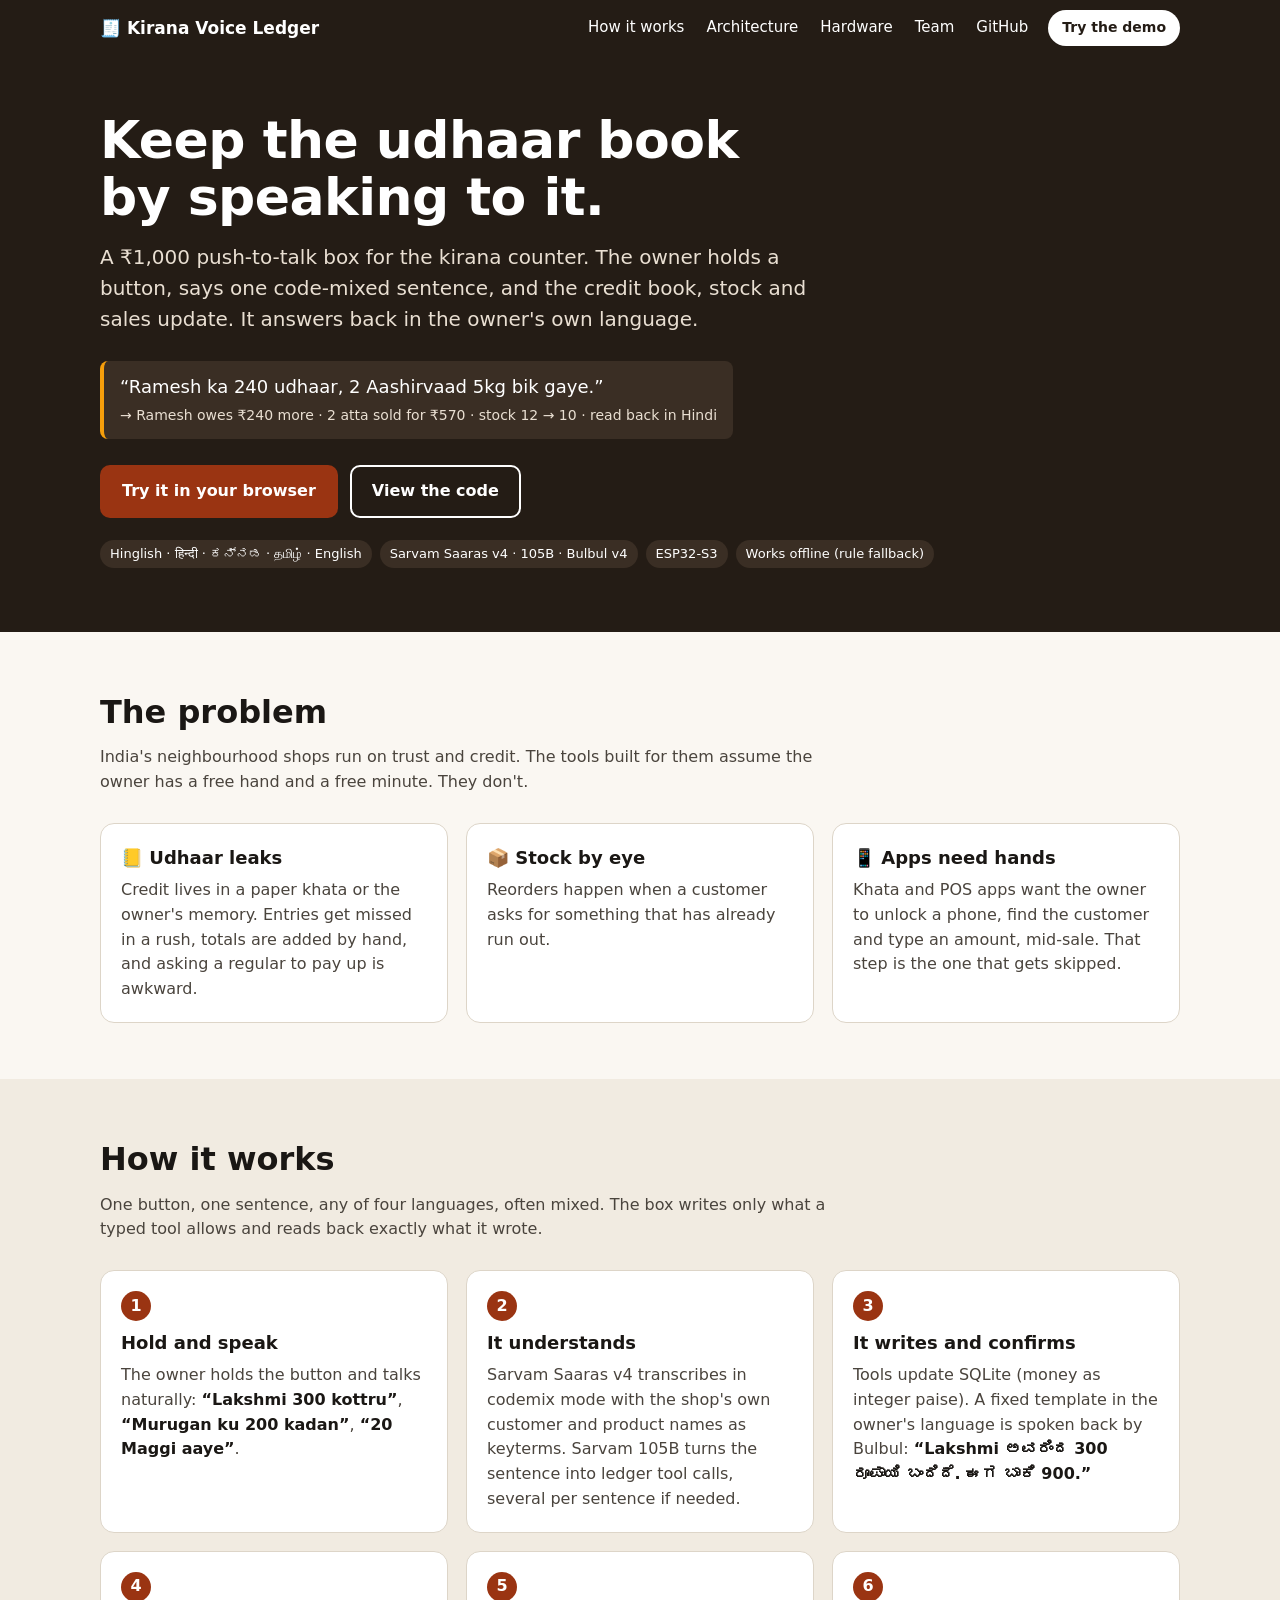
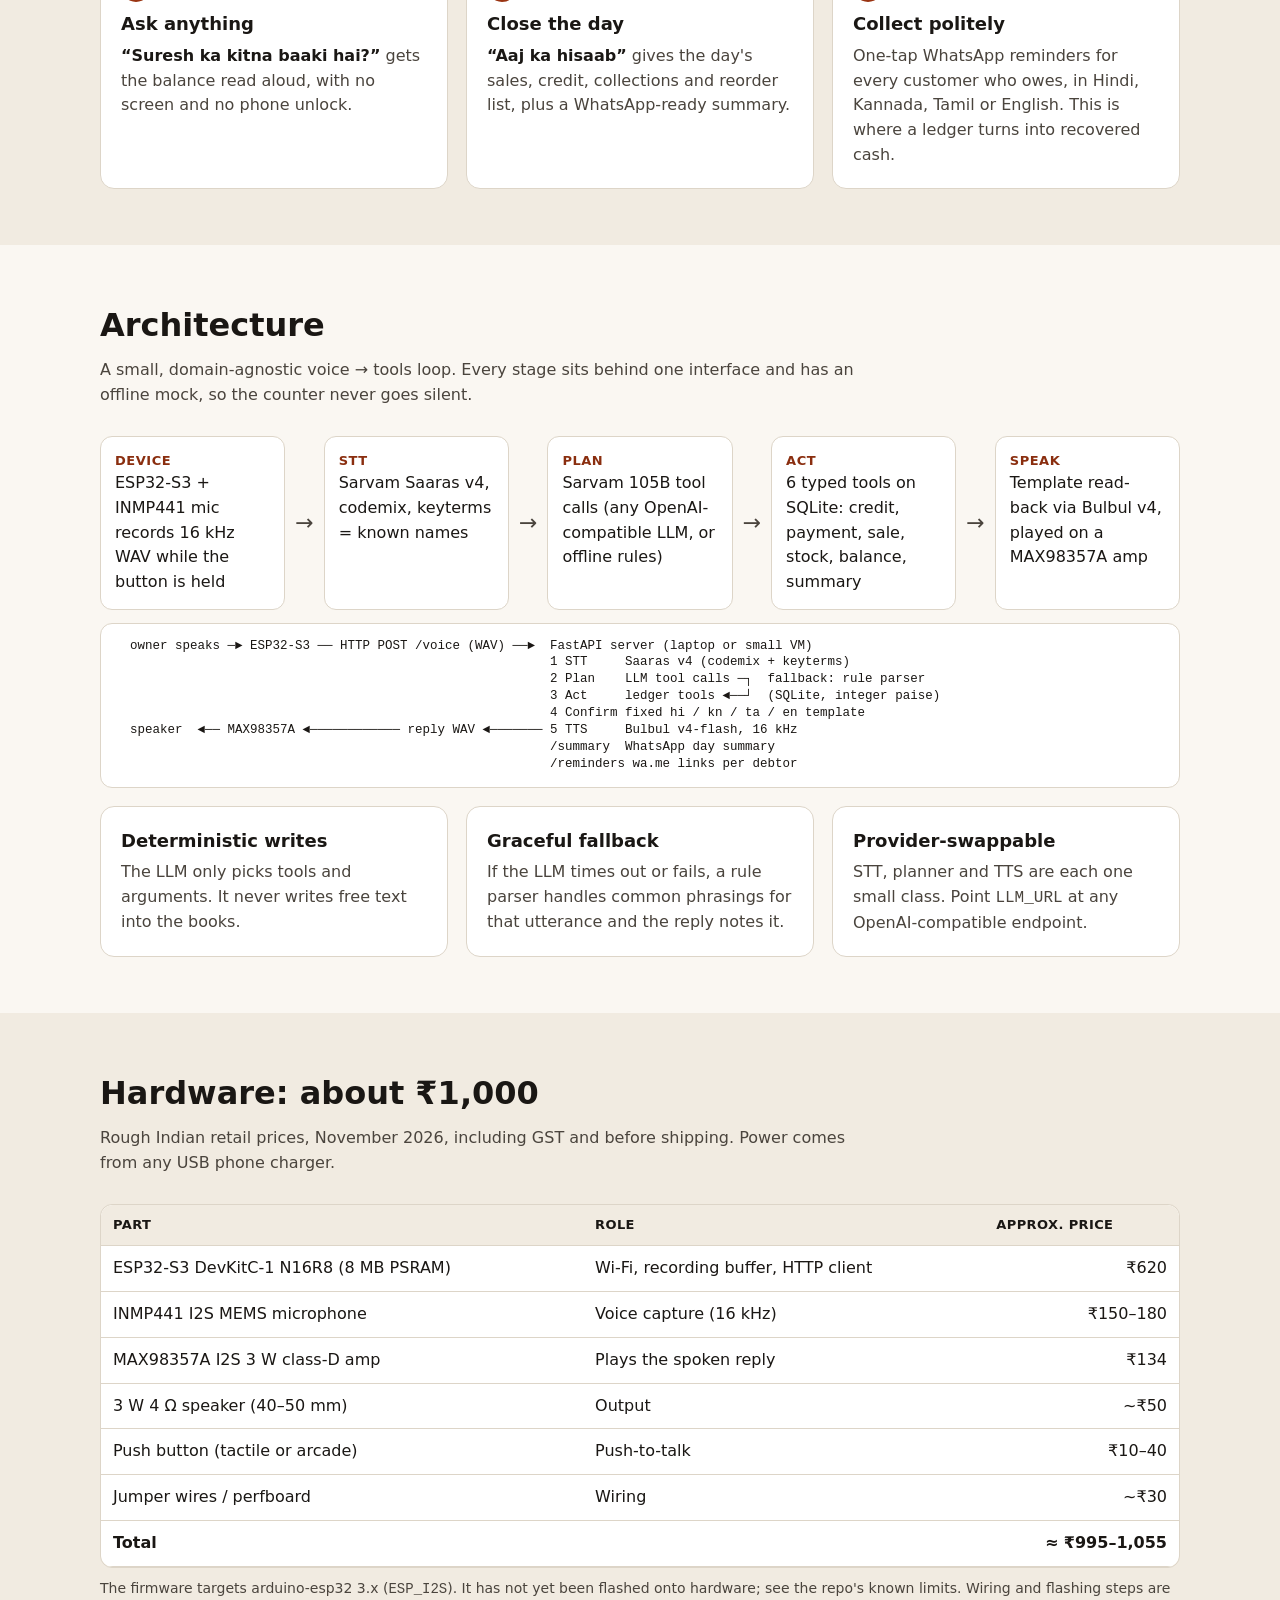
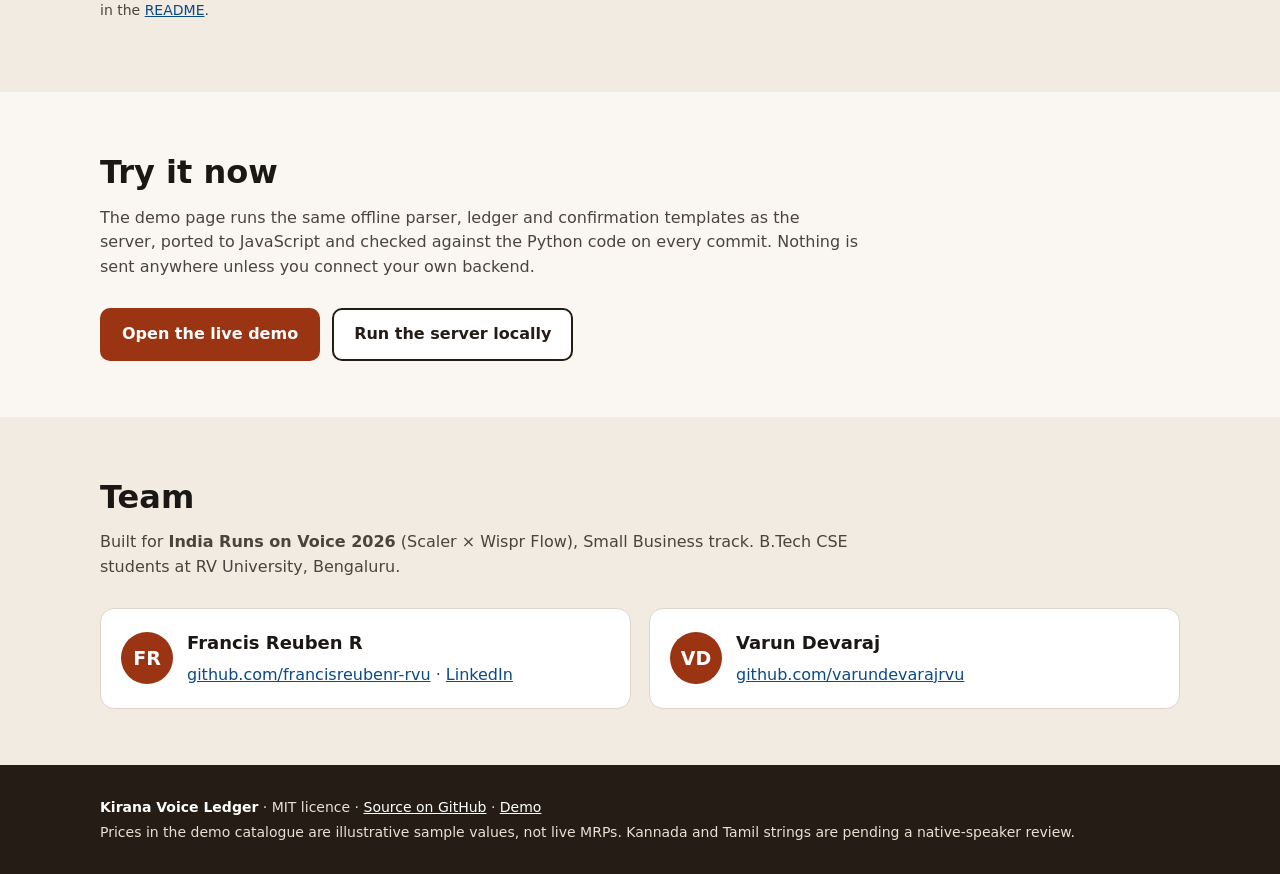
==== docs/index.html @ bb141589 "Publish: GitHub Pages site + in-browser demo, CI, MIT licence, CORS for the demo backend - docs/: la" ====
<!doctype html>
<html lang="en">
<head>
<meta charset="utf-8">
<meta name="viewport" content="width=device-width, initial-scale=1">
<title>Kirana Voice Ledger — speak the udhaar book</title>
<meta name="description" content="A ₹1,000 push-to-talk box that keeps a kirana shop's udhaar, sales and stock from code-mixed Hinglish, Kannada, Tamil or Hindi speech. Sarvam Saaras + Sarvam 105B + Bulbul on an ESP32-S3.">
<meta property="og:title" content="Kirana Voice Ledger">
<meta property="og:description" content="Voice-first udhaar, sales and stock ledger for kirana shops. Try the in-browser demo.">
<meta name="theme-color" content="#241c15">
<link rel="icon" href="favicon.svg" type="image/svg+xml">
<link rel="stylesheet" href="css/site.css">
</head>
<body>
<nav class="nav" aria-label="Main">
  <div class="wrap">
    <a class="brand" href="./">🧾 Kirana Voice Ledger</a>
    <a class="l hide-sm" href="#how">How it works</a>
    <a class="l hide-sm" href="#architecture">Architecture</a>
    <a class="l hide-sm" href="#hardware">Hardware</a>
    <a class="l hide-sm" href="#team">Team</a>
    <a class="l" href="https://github.com/francisreubenr-rvu/kirana-ledger">GitHub</a>
    <a class="cta" href="demo.html">Try the demo</a>
  </div>
</nav>

<header class="hero">
  <div class="wrap">
    <h1>Keep the udhaar book<br>by speaking to it.</h1>
    <p class="lead">A ₹1,000 push-to-talk box for the kirana counter. The owner holds a button, says one code-mixed sentence,
      and the credit book, stock and sales update. It answers back in the owner's own language.</p>
    <div class="quote">“Ramesh ka 240 udhaar, 2 Aashirvaad 5kg bik gaye.”
      <small>→ Ramesh owes ₹240 more · 2 atta sold for ₹570 · stock 12 → 10 · read back in Hindi</small></div>
    <div class="btns">
      <a class="btn primary" href="demo.html">Try it in your browser</a>
      <a class="btn outline" href="https://github.com/francisreubenr-rvu/kirana-ledger">View the code</a>
    </div>
    <div class="badges" aria-label="Highlights">
      <span>Hinglish · हिन्दी · ಕನ್ನಡ · தமிழ் · English</span><span>Sarvam Saaras v4 · 105B · Bulbul v4</span><span>ESP32-S3</span><span>Works offline (rule fallback)</span>
    </div>
  </div>
</header>

<main>
<section class="s" id="problem">
  <div class="wrap">
    <h2>The problem</h2>
    <p class="sub">India's neighbourhood shops run on trust and credit. The tools built for them assume the owner has a free hand and a free minute. They don't.</p>
    <div class="grid g3">
      <div class="card"><h3>📒 Udhaar leaks</h3><p>Credit lives in a paper khata or the owner's memory. Entries get missed in a rush, totals are added by hand, and asking a regular to pay up is awkward.</p></div>
      <div class="card"><h3>📦 Stock by eye</h3><p>Reorders happen when a customer asks for something that has already run out.</p></div>
      <div class="card"><h3>📱 Apps need hands</h3><p>Khata and POS apps want the owner to unlock a phone, find the customer and type an amount, mid-sale. That step is the one that gets skipped.</p></div>
    </div>
  </div>
</section>

<section class="s alt" id="how">
  <div class="wrap">
    <h2>How it works</h2>
    <p class="sub">One button, one sentence, any of four languages, often mixed. The box writes only what a typed tool allows and reads back exactly what it wrote.</p>
    <div class="grid g3">
      <div class="card"><div class="step-n">1</div><h3>Hold and speak</h3><p>The owner holds the button and talks naturally: <span class="say">“Lakshmi 300 kottru”</span>, <span class="say">“Murugan ku 200 kadan”</span>, <span class="say">“20 Maggi aaye”</span>.</p></div>
      <div class="card"><div class="step-n">2</div><h3>It understands</h3><p>Sarvam Saaras v4 transcribes in codemix mode with the shop's own customer and product names as keyterms. Sarvam 105B turns the sentence into ledger tool calls, several per sentence if needed.</p></div>
      <div class="card"><div class="step-n">3</div><h3>It writes and confirms</h3><p>Tools update SQLite (money as integer paise). A fixed template in the owner's language is spoken back by Bulbul: <span class="say">“Lakshmi ಅವರಿಂದ 300 ರೂಪಾಯಿ ಬಂದಿದೆ. ಈಗ ಬಾಕಿ 900.”</span></p></div>
      <div class="card"><div class="step-n">4</div><h3>Ask anything</h3><p><span class="say">“Suresh ka kitna baaki hai?”</span> gets the balance read aloud, with no screen and no phone unlock.</p></div>
      <div class="card"><div class="step-n">5</div><h3>Close the day</h3><p><span class="say">“Aaj ka hisaab”</span> gives the day's sales, credit, collections and reorder list, plus a WhatsApp-ready summary.</p></div>
      <div class="card"><div class="step-n">6</div><h3>Collect politely</h3><p>One-tap WhatsApp reminders for every customer who owes, in Hindi, Kannada, Tamil or English. This is where a ledger turns into recovered cash.</p></div>
    </div>
  </div>
</section>

<section class="s" id="architecture">
  <div class="wrap">
    <h2>Architecture</h2>
    <p class="sub">A small, domain-agnostic voice → tools loop. Every stage sits behind one interface and has an offline mock, so the counter never goes silent.</p>
    <div class="flow" role="list" aria-label="Pipeline">
      <div class="box" role="listitem"><b>Device</b>ESP32-S3 + INMP441 mic records 16 kHz WAV while the button is held</div>
      <div class="arrow" aria-hidden="true">→</div>
      <div class="box" role="listitem"><b>STT</b>Sarvam Saaras v4, codemix, keyterms = known names</div>
      <div class="arrow" aria-hidden="true">→</div>
      <div class="box" role="listitem"><b>Plan</b>Sarvam 105B tool calls (any OpenAI-compatible LLM, or offline rules)</div>
      <div class="arrow" aria-hidden="true">→</div>
      <div class="box" role="listitem"><b>Act</b>6 typed tools on SQLite: credit, payment, sale, stock, balance, summary</div>
      <div class="arrow" aria-hidden="true">→</div>
      <div class="box" role="listitem"><b>Speak</b>Template read-back via Bulbul v4, played on a MAX98357A amp</div>
    </div>
    <pre class="diagram" aria-label="Detailed diagram">  owner speaks ─► ESP32-S3 ── HTTP POST /voice (WAV) ──►  FastAPI server (laptop or small VM)
                                                          1 STT     Saaras v4 (codemix + keyterms)
                                                          2 Plan    LLM tool calls ─┐  fallback: rule parser
                                                          3 Act     ledger tools ◄──┘  (SQLite, integer paise)
                                                          4 Confirm fixed hi / kn / ta / en template
  speaker  ◄── MAX98357A ◄──────────── reply WAV ◄─────── 5 TTS     Bulbul v4-flash, 16 kHz
                                                          /summary  WhatsApp day summary
                                                          /reminders wa.me links per debtor</pre>
    <div class="grid g3" style="margin-top:18px">
      <div class="card"><h3>Deterministic writes</h3><p>The LLM only picks tools and arguments. It never writes free text into the books.</p></div>
      <div class="card"><h3>Graceful fallback</h3><p>If the LLM times out or fails, a rule parser handles common phrasings for that utterance and the reply notes it.</p></div>
      <div class="card"><h3>Provider-swappable</h3><p>STT, planner and TTS are each one small class. Point <code>LLM_URL</code> at any OpenAI-compatible endpoint.</p></div>
    </div>
  </div>
</section>

<section class="s alt" id="hardware">
  <div class="wrap">
    <h2>Hardware: about ₹1,000</h2>
    <p class="sub">Rough Indian retail prices, November 2026, including GST and before shipping. Power comes from any USB phone charger.</p>
    <div class="table-scroll">
    <table class="t">
      <thead><tr><th>Part</th><th>Role</th><th>Approx. price</th></tr></thead>
      <tbody>
        <tr><td>ESP32-S3 DevKitC-1 N16R8 (8 MB PSRAM)</td><td>Wi-Fi, recording buffer, HTTP client</td><td class="num">₹620</td></tr>
        <tr><td>INMP441 I2S MEMS microphone</td><td>Voice capture (16 kHz)</td><td class="num">₹150–180</td></tr>
        <tr><td>MAX98357A I2S 3 W class-D amp</td><td>Plays the spoken reply</td><td class="num">₹134</td></tr>
        <tr><td>3 W 4 Ω speaker (40–50 mm)</td><td>Output</td><td class="num">~₹50</td></tr>
        <tr><td>Push button (tactile or arcade)</td><td>Push-to-talk</td><td class="num">₹10–40</td></tr>
        <tr><td>Jumper wires / perfboard</td><td>Wiring</td><td class="num">~₹30</td></tr>
        <tr class="total"><td>Total</td><td></td><td class="num">≈ ₹995–1,055</td></tr>
      </tbody>
    </table>
    </div>
    <p class="note">The firmware targets arduino-esp32 3.x (<code>ESP_I2S</code>). It has not yet been flashed onto hardware; see the repo's known limits. Wiring and flashing steps are in the <a href="https://github.com/francisreubenr-rvu/kirana-ledger#hardware">README</a>.</p>
  </div>
</section>

<section class="s" id="try">
  <div class="wrap">
    <h2>Try it now</h2>
    <p class="sub">The demo page runs the same offline parser, ledger and confirmation templates as the server, ported to JavaScript and checked against the Python code on every commit. Nothing is sent anywhere unless you connect your own backend.</p>
    <div class="btns">
      <a class="btn primary" href="demo.html">Open the live demo</a>
      <a class="btn light" style="border-color:#241c15" href="https://github.com/francisreubenr-rvu/kirana-ledger#quick-start-offline-no-key">Run the server locally</a>
    </div>
  </div>
</section>

<section class="s alt team" id="team">
  <div class="wrap">
    <h2>Team</h2>
    <p class="sub">Built for <strong>India Runs on Voice 2026</strong> (Scaler × Wispr Flow), Small Business track. B.Tech CSE students at RV University, Bengaluru.</p>
    <div class="grid g2">
      <div class="card"><div class="avatar" aria-hidden="true">FR</div><div><h3>Francis Reuben R</h3><p><a href="https://github.com/francisreubenr-rvu">github.com/francisreubenr-rvu</a> · <a href="https://www.linkedin.com/in/francis-reuben-r">LinkedIn</a></p></div></div>
      <div class="card"><div class="avatar" aria-hidden="true">VD</div><div><h3>Varun Devaraj</h3><p><a href="https://github.com/varundevarajrvu">github.com/varundevarajrvu</a></p></div></div>
    </div>
  </div>
</section>
</main>

<footer>
  <div class="wrap">
    <p><strong style="color:#fff">Kirana Voice Ledger</strong> · MIT licence · <a href="https://github.com/francisreubenr-rvu/kirana-ledger">Source on GitHub</a> · <a href="demo.html">Demo</a></p>
    <p>Prices in the demo catalogue are illustrative sample values, not live MRPs. Kannada and Tamil strings are pending a native-speaker review.</p>
  </div>
</footer>
</body>
</html>
---- docs/css/site.css ----
/* Kirana Voice Ledger site. Every text/background pair is >= 4.5:1 contrast (WCAG AA). */
:root {
  --ink: #1a1714;        /* on --bg: ~16:1 */
  --muted: #4a443d;      /* on --bg: ~9:1 */
  --bg: #faf7f2;
  --card: #ffffff;
  --line: #ddd5c8;
  --dark: #241c15;       /* hero / footer bg, text #fff: ~17:1 */
  --dark-2: #3a2e24;
  --on-dark-muted: #e9dfd2; /* on --dark: ~13:1 */
  --accent: #9a3412;     /* buttons, white text: ~7:1 */
  --accent-ink: #8a2e0f; /* accent as text on light: ~7.5:1 */
  --ok: #14532d;         /* on white: ~9.6:1 */
  --warn: #7a4a00;       /* on white: ~7:1 */
  --link: #0b4a85;       /* on white: ~8.6:1 */
  --radius: 14px;
  --font: system-ui, -apple-system, "Segoe UI", Roboto, "Noto Sans", "Noto Sans Devanagari", "Noto Sans Kannada", "Noto Sans Tamil", sans-serif;
}
* { box-sizing: border-box; }
html { scroll-behavior: smooth; }
body { margin: 0; font: 16px/1.55 var(--font); color: var(--ink); background: var(--bg); }
img { max-width: 100%; }
a { color: var(--link); }
a:focus-visible, button:focus-visible, input:focus-visible, select:focus-visible { outline: 3px solid #1d4ed8; outline-offset: 2px; }
code, pre { font-family: ui-monospace, SFMono-Regular, Menlo, Consolas, monospace; }
.wrap { max-width: 1120px; margin: 0 auto; padding: 0 20px; }

/* nav */
.nav { background: var(--dark); color: #fff; position: sticky; top: 0; z-index: 10; }
.nav .wrap { display: flex; align-items: center; gap: 18px; min-height: 56px; flex-wrap: wrap; }
.nav .brand { color: #fff; font-weight: 800; text-decoration: none; font-size: 17px; margin-right: auto; }
.nav a.l { color: #fff; text-decoration: none; font-size: 15px; padding: 6px 2px; }
.nav a.l:hover { text-decoration: underline; }
.nav a.cta { background: #fff; color: var(--dark); padding: 7px 14px; border-radius: 999px; font-weight: 700; text-decoration: none; font-size: 14px; }
@media (max-width: 640px) { .nav a.hide-sm { display: none; } }

/* hero */
.hero { background: var(--dark); color: #fff; padding: 56px 0 64px; }
.hero h1 { font-size: clamp(30px, 5.2vw, 52px); line-height: 1.1; margin: 0 0 16px; letter-spacing: -0.01em; }
.hero p.lead { font-size: clamp(17px, 2.2vw, 20px); color: var(--on-dark-muted); max-width: 720px; margin: 0 0 26px; }
.hero .quote { display: inline-block; background: var(--dark-2); color: #fff; border-left: 4px solid #f59e0b; padding: 12px 16px; border-radius: 8px; font-size: 18px; margin-bottom: 26px; }
.hero .quote small { display: block; color: var(--on-dark-muted); font-size: 14px; margin-top: 4px; }
.btns { display: flex; gap: 12px; flex-wrap: wrap; }
.btn { display: inline-block; padding: 12px 20px; border-radius: 10px; font-weight: 700; text-decoration: none; font-size: 16px; border: 2px solid transparent; cursor: pointer; font-family: inherit; }
.btn.primary { background: var(--accent); color: #fff; }
.btn.primary:hover { background: #7c2d12; }
.btn.light { background: #fff; color: var(--dark); }
.btn.outline { background: transparent; color: #fff; border-color: #fff; }
.badges { margin-top: 22px; display: flex; gap: 8px; flex-wrap: wrap; }
.badges span { background: var(--dark-2); color: #fff; font-size: 13px; padding: 4px 10px; border-radius: 999px; }

/* sections */
section.s { padding: 56px 0; }
section.s.alt { background: #f1ebe1; }
h2 { font-size: clamp(24px, 3.4vw, 32px); margin: 0 0 8px; }
.sub { color: var(--muted); margin: 0 0 28px; max-width: 760px; }
.grid { display: grid; gap: 18px; }
.g3 { grid-template-columns: repeat(3, 1fr); }
.g2 { grid-template-columns: repeat(2, 1fr); }
@media (max-width: 860px) { .g3, .g2 { grid-template-columns: 1fr; } }
.card { background: var(--card); border: 1px solid var(--line); border-radius: var(--radius); padding: 20px; }
.card h3 { margin: 0 0 6px; font-size: 18px; }
.card p { margin: 0; color: var(--muted); }
.step-n { display: inline-grid; place-items: center; width: 30px; height: 30px; border-radius: 50%; background: var(--accent); color: #fff; font-weight: 800; margin-bottom: 8px; }
.say { font-weight: 700; color: var(--ink); }
.flow { display: flex; flex-wrap: wrap; gap: 10px; align-items: stretch; }
.flow .box { flex: 1 1 150px; background: #fff; border: 1px solid var(--line); border-radius: 12px; padding: 14px; }
.flow .box b { display: block; color: var(--accent-ink); font-size: 13px; text-transform: uppercase; letter-spacing: .04em; }
.flow .arrow { align-self: center; font-size: 22px; color: var(--muted); }
@media (max-width: 860px) { .flow .arrow { transform: rotate(90deg); flex: 1 1 100%; text-align: center; } }
pre.diagram { background: #fff; color: var(--ink); border: 1px solid var(--line); border-radius: 12px; padding: 14px; overflow-x: auto; font-size: 12.5px; line-height: 1.35; }
table.t { width: 100%; border-collapse: collapse; background: #fff; border-radius: 12px; overflow: hidden; }
table.t th, table.t td { text-align: left; padding: 10px 12px; border-bottom: 1px solid var(--line); vertical-align: top; }
table.t th { background: #f1ebe1; color: var(--ink); font-size: 13px; text-transform: uppercase; letter-spacing: .03em; }
table.t td.num { text-align: right; font-variant-numeric: tabular-nums; white-space: nowrap; }
table.t tr.total td { font-weight: 800; }
.table-scroll { overflow-x: auto; border: 1px solid var(--line); border-radius: 12px; }
.note { font-size: 14px; color: var(--muted); margin-top: 10px; }
.team .card { display: flex; gap: 14px; align-items: center; }
.avatar { width: 52px; height: 52px; border-radius: 50%; background: var(--accent); color: #fff; display: grid; place-items: center; font-weight: 800; font-size: 19px; flex: none; }
footer { background: var(--dark); color: #fff; padding: 28px 0; font-size: 14px; }
footer a { color: #fff; }
footer p { margin: 4px 0; color: var(--on-dark-muted); }

/* demo page */
.demo-head { background: var(--dark); color: #fff; padding: 26px 0 22px; }
.demo-head h1 { margin: 0 0 6px; font-size: clamp(24px, 4vw, 34px); }
.demo-head p { margin: 0; color: var(--on-dark-muted); max-width: 820px; }
.demo { display: grid; grid-template-columns: minmax(300px, 420px) 1fr; gap: 18px; padding: 20px 0 40px; }
@media (max-width: 920px) { .demo { grid-template-columns: 1fr; } }
.panel { background: #fff; border: 1px solid var(--line); border-radius: var(--radius); padding: 16px; margin-bottom: 16px; }
.panel h2 { font-size: 17px; margin: 0 0 10px; }
label.lbl { display: block; font-size: 13px; font-weight: 700; color: var(--muted); margin: 10px 0 4px; text-transform: uppercase; letter-spacing: .03em; }
textarea, input[type=text], input[type=url], select { width: 100%; padding: 10px 12px; border: 1px solid #a8a092; border-radius: 10px; font: inherit; color: var(--ink); background: #fff; }
textarea { min-height: 76px; resize: vertical; }
.row { display: flex; gap: 8px; flex-wrap: wrap; margin-top: 10px; }
.row > * { flex: 1 1 auto; }
button.b { padding: 11px 16px; border-radius: 10px; border: 2px solid var(--dark); background: var(--dark); color: #fff; font: inherit; font-weight: 700; cursor: pointer; }
button.b.accent { background: var(--accent); border-color: var(--accent); }
button.b.ghost { background: #fff; color: var(--ink); border-color: #a8a092; font-weight: 600; }
button.b:disabled { background: #efe9df; color: #4a443d; border-color: #c9c0b2; cursor: not-allowed; }
.chips { display: flex; flex-wrap: wrap; gap: 6px; margin-top: 8px; }
.chip { border: 1px solid #a8a092; background: #fff; color: var(--ink); border-radius: 999px; padding: 6px 11px; font: inherit; font-size: 14px; cursor: pointer; text-align: left; }
.chip:hover { background: #f1ebe1; }
.chip .tag { font-size: 11px; font-weight: 800; color: #fff; background: var(--dark-2); border-radius: 6px; padding: 1px 5px; margin-right: 6px; }
.out-reply { font-size: 18px; color: var(--ok); font-weight: 600; margin: 4px 0 0; }
.kv { font-size: 13px; color: var(--muted); }
pre.json { background: #f6f2ea; color: var(--ink); border-radius: 10px; padding: 10px; font-size: 12.5px; overflow: auto; max-height: 260px; margin: 6px 0 0; white-space: pre-wrap; }
.act { display: flex; flex-wrap: wrap; gap: 6px; margin-top: 6px; }
.act span { background: #e8f1ea; color: var(--ok); border: 1px solid #b9d3c0; border-radius: 8px; padding: 4px 8px; font-size: 13px; font-family: ui-monospace, Menlo, Consolas, monospace; }
.act span.err { background: #fbeaea; color: #8b1c1c; border-color: #e7b9b9; }
table.d { width: 100%; border-collapse: collapse; font-size: 14px; }
table.d th, table.d td { text-align: left; padding: 7px 8px; border-bottom: 1px solid var(--line); }
table.d th { color: var(--muted); font-size: 12px; text-transform: uppercase; }
table.d td.num { text-align: right; font-variant-numeric: tabular-nums; }
table.d tr.low td { color: var(--warn); font-weight: 700; }
table.d tr.flash td { background: #fff4d6; }
.owes { color: var(--accent-ink); font-weight: 700; }
.adv { color: var(--ok); font-weight: 700; }
.grid2 { display: grid; grid-template-columns: 1fr 1fr; gap: 16px; }
@media (max-width: 1180px) { .grid2 { grid-template-columns: 1fr; } }
.status { font-size: 13px; padding: 6px 10px; border-radius: 8px; margin-top: 8px; }
.status.ok { background: #e8f1ea; color: var(--ok); }
.status.bad { background: #fbeaea; color: #8b1c1c; }
.status.info { background: #eef3fa; color: #183b66; }
.mode { display: inline-block; font-size: 13px; background: var(--dark-2); color: #fff; padding: 3px 10px; border-radius: 999px; margin-top: 10px; }
.wa { white-space: pre-wrap; background: #f6f2ea; padding: 10px; border-radius: 10px; font-size: 14px; }
.sr { position: absolute; left: -9999px; }
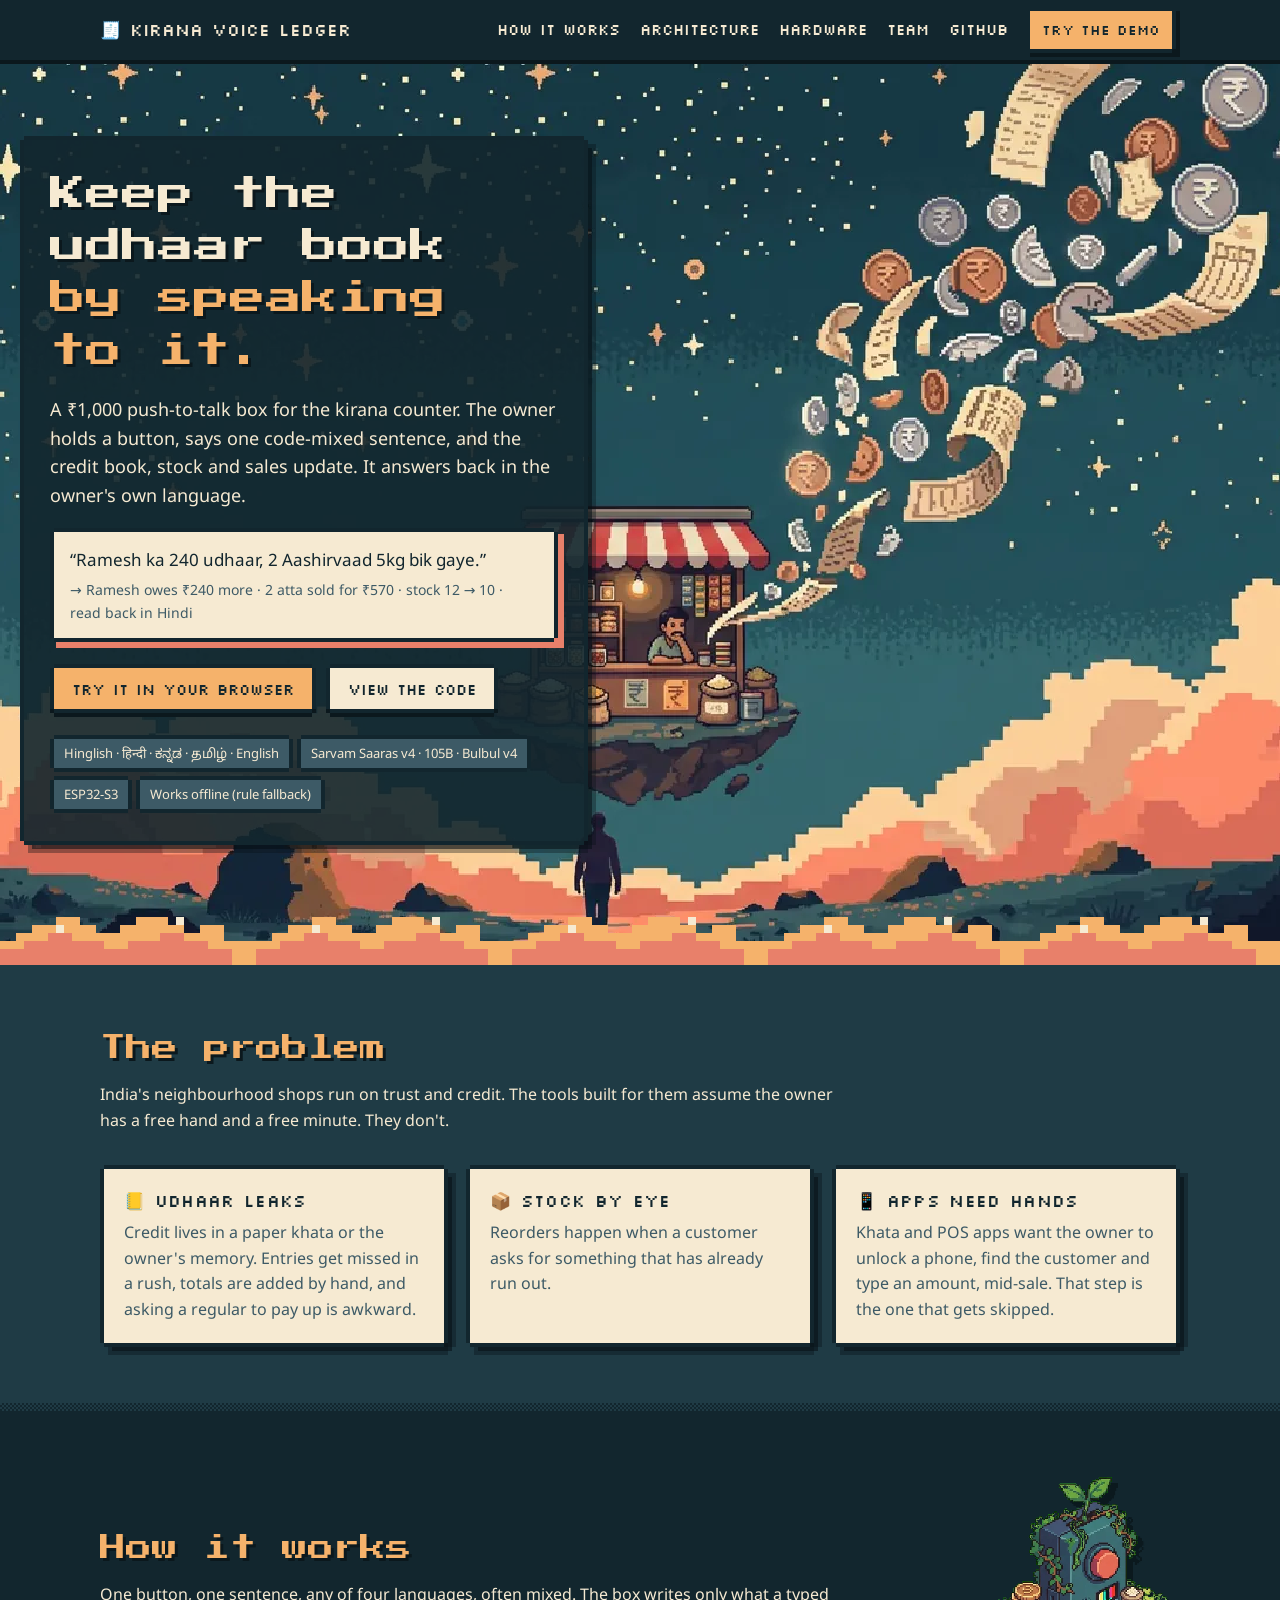
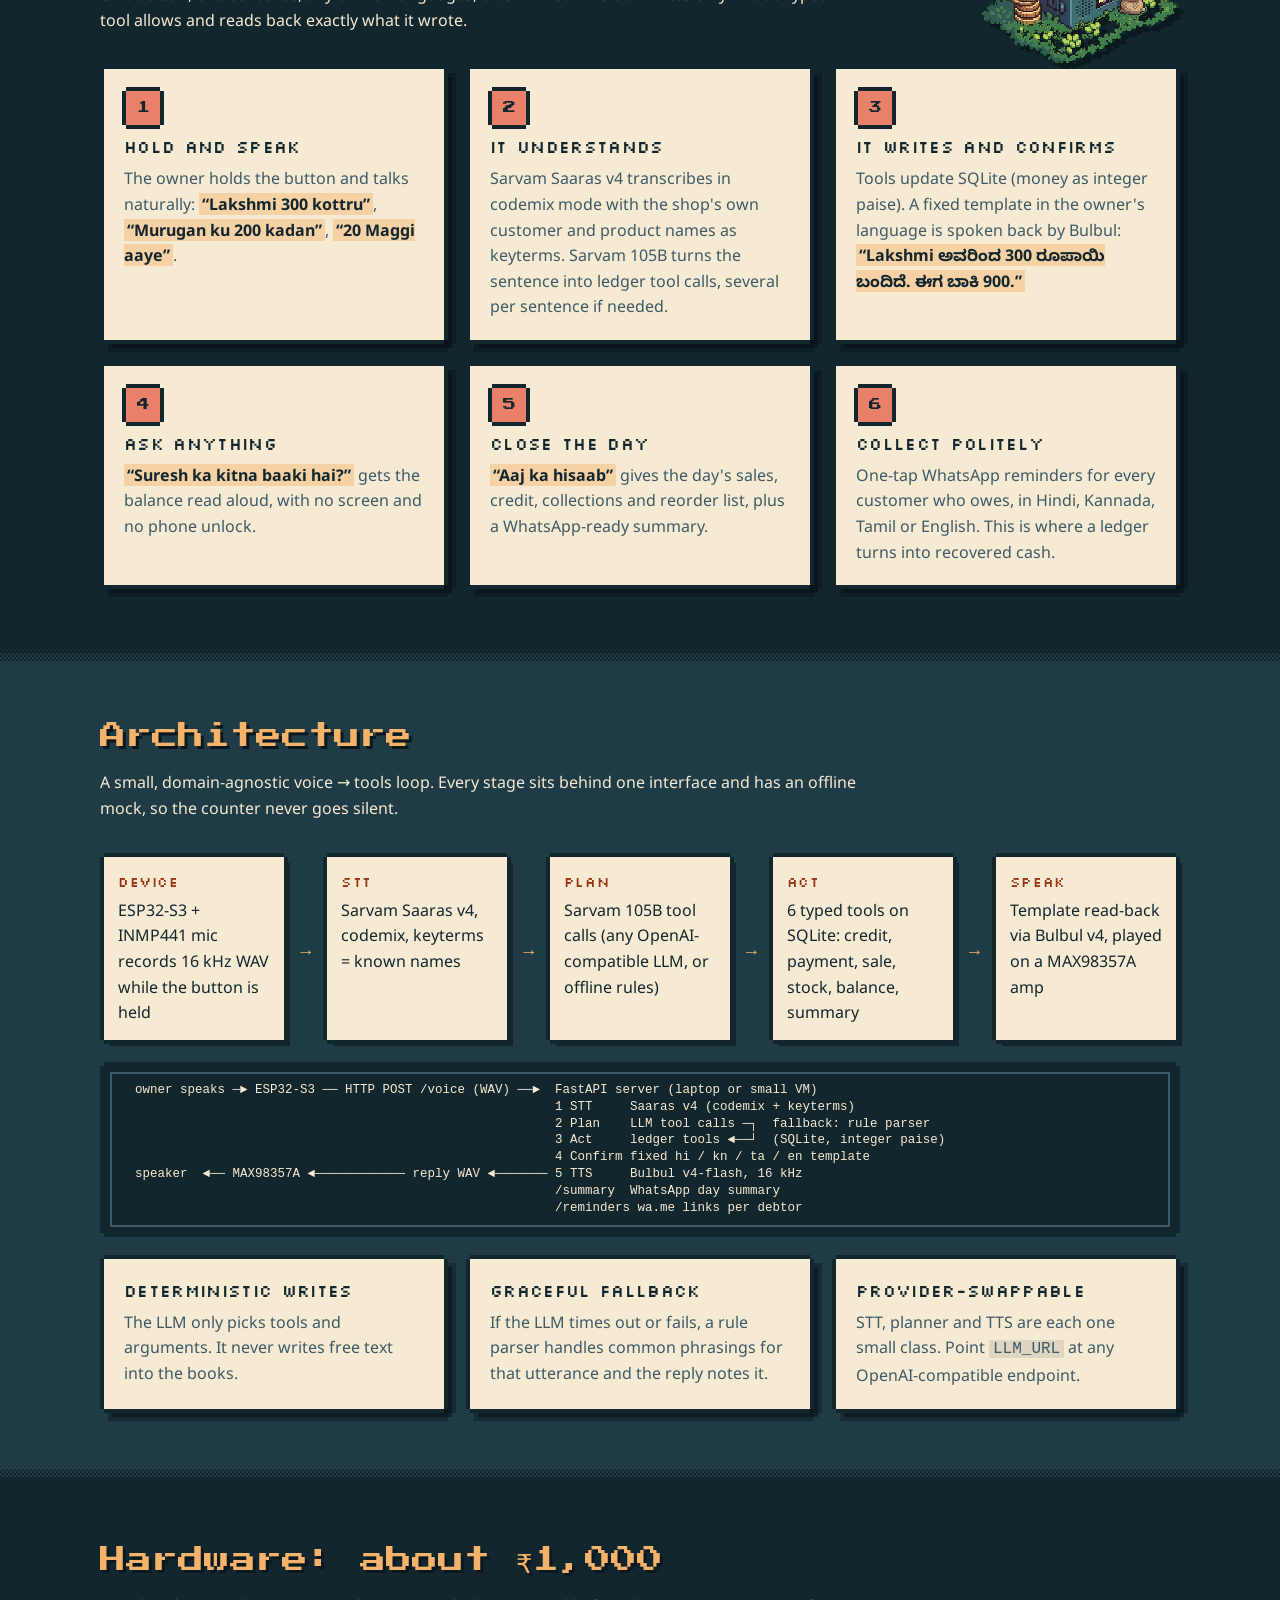
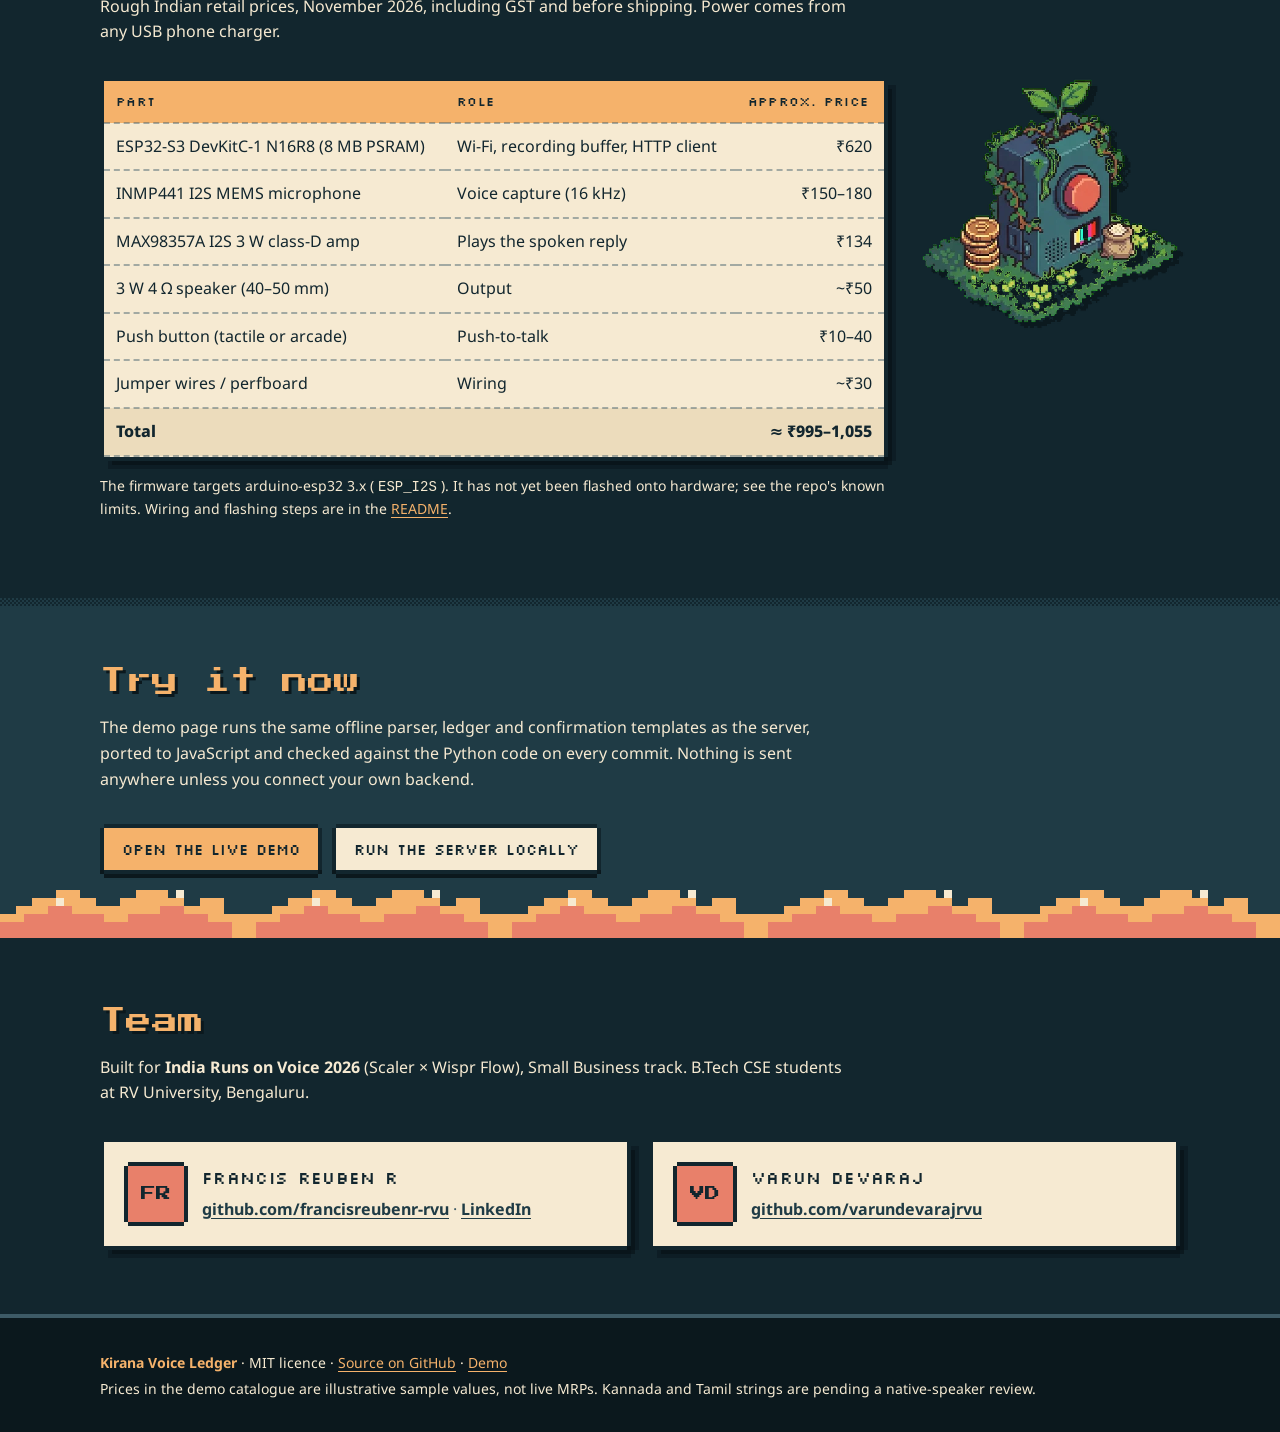
==== commit 5468a601: "UI: pixelated surreal reskin" ====
--- a/docs/index.html
+++ b/docs/index.html
@@ -7,8 +7,12 @@
 <meta name="description" content="A ₹1,000 push-to-talk box that keeps a kirana shop's udhaar, sales and stock from code-mixed Hinglish, Kannada, Tamil or Hindi speech. Sarvam Saaras + Sarvam 105B + Bulbul on an ESP32-S3.">
 <meta property="og:title" content="Kirana Voice Ledger">
 <meta property="og:description" content="Voice-first udhaar, sales and stock ledger for kirana shops. Try the in-browser demo.">
-<meta name="theme-color" content="#241c15">
+<meta name="theme-color" content="#1f3b45">
 <link rel="icon" href="favicon.svg" type="image/svg+xml">
+<link rel="preconnect" href="https://fonts.googleapis.com">
+<link rel="preconnect" href="https://fonts.gstatic.com" crossorigin>
+<link rel="stylesheet" href="https://fonts.googleapis.com/css2?family=Noto+Sans:wght@400;600;700;800&family=Noto+Sans+Devanagari:wght@400;700&family=Noto+Sans+Kannada:wght@400;700&family=Noto+Sans+Tamil:wght@400;700&display=swap">
+<link rel="preload" href="assets/fonts/press-start-2p-latin.woff2" as="font" type="font/woff2" crossorigin>
 <link rel="stylesheet" href="css/site.css">
 </head>
 <body>
@@ -26,7 +30,8 @@
 
 <header class="hero">
   <div class="wrap">
-    <h1>Keep the udhaar book<br>by speaking to it.</h1>
+   <div class="hero-panel">
+    <h1>Keep the udhaar book<br><span class="hl">by speaking to&nbsp;it.</span></h1>
     <p class="lead">A ₹1,000 push-to-talk box for the kirana counter. The owner holds a button, says one code-mixed sentence,
       and the credit book, stock and sales update. It answers back in the owner's own language.</p>
     <div class="quote">“Ramesh ka 240 udhaar, 2 Aashirvaad 5kg bik gaye.”
@@ -38,8 +43,10 @@
     <div class="badges" aria-label="Highlights">
       <span>Hinglish · हिन्दी · ಕನ್ನಡ · தமிழ் · English</span><span>Sarvam Saaras v4 · 105B · Bulbul v4</span><span>ESP32-S3</span><span>Works offline (rule fallback)</span>
     </div>
+   </div>
   </div>
 </header>
+<div class="clouds" aria-hidden="true"></div>
 
 <main>
 <section class="s" id="problem">
@@ -56,8 +63,13 @@
 
 <section class="s alt" id="how">
   <div class="wrap">
-    <h2>How it works</h2>
-    <p class="sub">One button, one sentence, any of four languages, often mixed. The box writes only what a typed tool allows and reads back exactly what it wrote.</p>
+    <div class="how-head">
+      <div>
+        <h2>How it works</h2>
+        <p class="sub">One button, one sentence, any of four languages, often mixed. The box writes only what a typed tool allows and reads back exactly what it wrote.</p>
+      </div>
+      <picture class="mascot"><source srcset="assets/device.webp" type="image/webp"><img src="assets/device.png" width="420" height="401" alt="Pixel-art voice box with a big red push-to-talk button, sitting on a grass tile beside a stack of coins and a sack of rice"></picture>
+    </div>
     <div class="grid g3">
       <div class="card"><div class="step-n">1</div><h3>Hold and speak</h3><p>The owner holds the button and talks naturally: <span class="say">“Lakshmi 300 kottru”</span>, <span class="say">“Murugan ku 200 kadan”</span>, <span class="say">“20 Maggi aaye”</span>.</p></div>
       <div class="card"><div class="step-n">2</div><h3>It understands</h3><p>Sarvam Saaras v4 transcribes in codemix mode with the shop's own customer and product names as keyterms. Sarvam 105B turns the sentence into ledger tool calls, several per sentence if needed.</p></div>
@@ -104,6 +116,8 @@
   <div class="wrap">
     <h2>Hardware: about ₹1,000</h2>
     <p class="sub">Rough Indian retail prices, November 2026, including GST and before shipping. Power comes from any USB phone charger.</p>
+    <div class="hw">
+    <div>
     <div class="table-scroll">
     <table class="t">
       <thead><tr><th>Part</th><th>Role</th><th>Approx. price</th></tr></thead>
@@ -119,6 +133,9 @@
     </table>
     </div>
     <p class="note">The firmware targets arduino-esp32 3.x (<code>ESP_I2S</code>). It has not yet been flashed onto hardware; see the repo's known limits. Wiring and flashing steps are in the <a href="https://github.com/francisreubenr-rvu/kirana-ledger#hardware">README</a>.</p>
+    </div>
+    <picture class="mascot"><source srcset="assets/device.webp" type="image/webp"><img src="assets/device.png" width="420" height="401" alt="The push-to-talk box: one red button, a mic, a small speaker"></picture>
+    </div>
   </div>
 </section>
 
@@ -128,10 +145,11 @@
     <p class="sub">The demo page runs the same offline parser, ledger and confirmation templates as the server, ported to JavaScript and checked against the Python code on every commit. Nothing is sent anywhere unless you connect your own backend.</p>
     <div class="btns">
       <a class="btn primary" href="demo.html">Open the live demo</a>
-      <a class="btn light" style="border-color:#241c15" href="https://github.com/francisreubenr-rvu/kirana-ledger#quick-start-offline-no-key">Run the server locally</a>
+      <a class="btn light" href="https://github.com/francisreubenr-rvu/kirana-ledger#quick-start-offline-no-key">Run the server locally</a>
     </div>
   </div>
 </section>
+<div class="clouds" aria-hidden="true"></div>
 
 <section class="s alt team" id="team">
   <div class="wrap">
@@ -147,7 +165,7 @@
 
 <footer>
   <div class="wrap">
-    <p><strong style="color:#fff">Kirana Voice Ledger</strong> · MIT licence · <a href="https://github.com/francisreubenr-rvu/kirana-ledger">Source on GitHub</a> · <a href="demo.html">Demo</a></p>
+    <p><strong>Kirana Voice Ledger</strong> · MIT licence · <a href="https://github.com/francisreubenr-rvu/kirana-ledger">Source on GitHub</a> · <a href="demo.html">Demo</a></p>
     <p>Prices in the demo catalogue are illustrative sample values, not live MRPs. Kannada and Tamil strings are pending a native-speaker review.</p>
   </div>
 </footer>
--- a/docs/css/site.css
+++ b/docs/css/site.css
@@ -1,128 +1,262 @@
-/* Kirana Voice Ledger site. Every text/background pair is >= 4.5:1 contrast (WCAG AA). */
+/* Kirana Voice Ledger site: pixelated surreal skin ("teal starry night, peach and coral pixel clouds").
+   Every text/background pair below is >= 4.5:1 (WCAG AA). Ratios noted against the surface they sit on.
+   Art: docs/assets/hero.* and device.* are original generated images for this project. */
+/* Pixel fonts, self-hosted (SIL OFL 1.1, licences in assets/fonts/) */
+@font-face { font-family: "Press Start 2P"; font-style: normal; font-weight: 400; font-display: swap;
+  src: url("../assets/fonts/press-start-2p-latin.woff2") format("woff2");
+  unicode-range: U+0000-00FF, U+0131, U+0152-0153, U+02BB-02BC, U+02C6, U+02DA, U+02DC, U+0304, U+0308, U+0329, U+2000-206F, U+20AC, U+2122, U+2191, U+2193, U+2212, U+2215, U+FEFF, U+FFFD; }
+@font-face { font-family: "Press Start 2P"; font-style: normal; font-weight: 400; font-display: swap;
+  src: url("../assets/fonts/press-start-2p-latin-ext.woff2") format("woff2");
+  unicode-range: U+0100-02BA, U+02BD-02C5, U+02C7-02CC, U+02CE-02D7, U+02DD-02FF, U+1D00-1DBF, U+1E00-1E9F, U+1EF2-1EFF, U+2020, U+20A0-20AB, U+20AD-20C4, U+2113, U+2C60-2C7F, U+A720-A7FF; }
+@font-face { font-family: "Silkscreen"; font-style: normal; font-weight: 400; font-display: swap;
+  src: url("../assets/fonts/silkscreen-latin.woff2") format("woff2");
+  unicode-range: U+0000-00FF, U+0131, U+0152-0153, U+02BB-02BC, U+02C6, U+02DA, U+02DC, U+0304, U+0308, U+0329, U+2000-206F, U+20AC, U+2122, U+2191, U+2193, U+2212, U+2215, U+FEFF, U+FFFD; }
+@font-face { font-family: "Silkscreen"; font-style: normal; font-weight: 400; font-display: swap;
+  src: url("../assets/fonts/silkscreen-latin-ext.woff2") format("woff2");
+  unicode-range: U+0100-02BA, U+02BD-02C5, U+02C7-02CC, U+02CE-02D7, U+02DD-02FF, U+1D00-1DBF, U+1E00-1E9F, U+1EF2-1EFF, U+2020, U+20A0-20AB, U+20AD-20C4, U+2113, U+2C60-2C7F, U+A720-A7FF; }
 :root {
-  --ink: #1a1714;        /* on --bg: ~16:1 */
-  --muted: #4a443d;      /* on --bg: ~9:1 */
-  --bg: #faf7f2;
-  --card: #ffffff;
-  --line: #ddd5c8;
-  --dark: #241c15;       /* hero / footer bg, text #fff: ~17:1 */
-  --dark-2: #3a2e24;
-  --on-dark-muted: #e9dfd2; /* on --dark: ~13:1 */
-  --accent: #9a3412;     /* buttons, white text: ~7:1 */
-  --accent-ink: #8a2e0f; /* accent as text on light: ~7.5:1 */
-  --ok: #14532d;         /* on white: ~9.6:1 */
-  --warn: #7a4a00;       /* on white: ~7:1 */
-  --link: #0b4a85;       /* on white: ~8.6:1 */
-  --radius: 14px;
-  --font: system-ui, -apple-system, "Segoe UI", Roboto, "Noto Sans", "Noto Sans Devanagari", "Noto Sans Kannada", "Noto Sans Tamil", sans-serif;
-}
-* { box-sizing: border-box; }
+  --teal: #1f3b45;       /* page bg; cream text 9.96:1, peach text 6.48:1 */
+  --deep: #12262e;       /* darker bg; cream 13.1:1, peach 8.5:1, coral 5.8:1 */
+  --slate: #3d5a66;      /* chips/badges bg; cream 6.2:1 */
+  --peach: #f5b26b;      /* buttons; --deep text 8.5:1 */
+  --coral: #e8806a;      /* buttons/clouds; --deep text 5.8:1 (never as text on teal) */
+  --cream: #f6ead2;      /* panels; --deep 13.1:1, --teal 9.96:1, --slate 6.2:1 */
+  --moss: #6fa35a;       /* --deep text 5.3:1 */
+  --ink: #12262e;
+  --muted: #3d5a66;      /* on cream 6.2:1 */
+  --rust: #9a3412;       /* on cream 6.1:1 */
+  --ok: #2f5a22;         /* on cream 6.8:1 */
+  --warn: #7a4a00;       /* on cream 6.3:1 */
+  --bad: #8b1c1c;        /* on cream 7.7:1 */
+  --edge: #12262e;
+  --px: 4px;
+  --pixel-font: "Press Start 2P", "Silkscreen", ui-monospace, monospace;
+  --label-font: "Silkscreen", "Press Start 2P", ui-monospace, monospace;
+  --font: "Noto Sans", system-ui, -apple-system, "Segoe UI", Roboto, "Noto Sans Devanagari", "Noto Sans Kannada", "Noto Sans Tamil", sans-serif;
+  --mono: "VT323", ui-monospace, SFMono-Regular, Menlo, Consolas, monospace;
+  /* notched pixel frame + stepped drop shadow */
+  --frame: 0 calc(-1 * var(--px)) 0 0 var(--edge), 0 var(--px) 0 0 var(--edge),
+           calc(-1 * var(--px)) 0 0 0 var(--edge), var(--px) 0 0 0 var(--edge);
+  --drop: 8px 8px 0 0 rgba(6, 16, 20, .55), 4px 12px 0 0 rgba(6, 16, 20, .35), 12px 4px 0 0 rgba(6, 16, 20, .35);
+}
+* { box-sizing: border-box; border-radius: 0 !important; }
 html { scroll-behavior: smooth; }
-body { margin: 0; font: 16px/1.55 var(--font); color: var(--ink); background: var(--bg); }
+body { margin: 0; font: 16px/1.6 var(--font); color: var(--cream); background: var(--teal); overflow-x: hidden; }
 img { max-width: 100%; }
-a { color: var(--link); }
-a:focus-visible, button:focus-visible, input:focus-visible, select:focus-visible { outline: 3px solid #1d4ed8; outline-offset: 2px; }
+a { color: var(--peach); text-underline-offset: 3px; }
+a:hover { text-decoration-thickness: 3px; }
+a:focus-visible, button:focus-visible, input:focus-visible, select:focus-visible, textarea:focus-visible, summary:focus-visible {
+  outline: 4px dashed var(--peach); outline-offset: 4px;
+}
 code, pre { font-family: ui-monospace, SFMono-Regular, Menlo, Consolas, monospace; }
-.wrap { max-width: 1120px; margin: 0 auto; padding: 0 20px; }
+code { background: rgba(18, 38, 46, .1); padding: 0 4px; }
+h1, h2 { font-family: var(--pixel-font); font-weight: 400; letter-spacing: 0; overflow-wrap: normal; word-break: normal; }
+h3 { font-family: var(--label-font); font-weight: 400; letter-spacing: .02em; }
+.wrap { max-width: 1120px; margin: 0 auto; padding: 0 20px; position: relative; }
+
+/* twinkling pixel stars, fixed behind everything */
+body::before, body::after {
+  content: ""; position: fixed; top: 0; left: 0; width: 2px; height: 2px; pointer-events: none; z-index: 0;
+  background: transparent; image-rendering: pixelated;
+}
+body::before {
+  box-shadow: 40px 60px #f6ead2, 180px 140px #f5b26b, 320px 40px #f6ead2, 460px 220px #f6ead2, 610px 90px #f5b26b,
+    760px 180px #f6ead2, 900px 50px #f6ead2, 1040px 260px #e8806a, 1180px 120px #f6ead2, 1330px 70px #f6ead2,
+    90px 380px #f6ead2, 260px 470px #f5b26b, 520px 410px #f6ead2, 700px 520px #f6ead2, 880px 430px #f5b26b,
+    1100px 540px #f6ead2, 1260px 400px #f6ead2, 1400px 600px #f5b26b, 150px 680px #f6ead2, 380px 760px #f6ead2,
+    640px 700px #e8806a, 820px 820px #f6ead2, 1000px 720px #f6ead2, 1220px 840px #f6ead2, 30px 880px #f5b26b;
+  animation: twinkle 4.5s steps(2, end) infinite;
+}
+body::after {
+  width: 4px; height: 4px;
+  box-shadow: 120px 300px #f6ead2, 400px 120px #f5b26b, 680px 330px #f6ead2, 960px 160px #f6ead2, 1290px 290px #f5b26b,
+    230px 590px #f6ead2, 560px 640px #f6ead2, 940px 610px #f5b26b, 1350px 760px #f6ead2, 760px 880px #f6ead2;
+  opacity: .8; animation: twinkle 6s steps(2, end) infinite reverse;
+}
+@keyframes twinkle { 0%, 100% { opacity: .9; } 50% { opacity: .35; } }
+nav, header, main, section, footer { position: relative; z-index: 1; }
 
 /* nav */
-.nav { background: var(--dark); color: #fff; position: sticky; top: 0; z-index: 10; }
-.nav .wrap { display: flex; align-items: center; gap: 18px; min-height: 56px; flex-wrap: wrap; }
-.nav .brand { color: #fff; font-weight: 800; text-decoration: none; font-size: 17px; margin-right: auto; }
-.nav a.l { color: #fff; text-decoration: none; font-size: 15px; padding: 6px 2px; }
-.nav a.l:hover { text-decoration: underline; }
-.nav a.cta { background: #fff; color: var(--dark); padding: 7px 14px; border-radius: 999px; font-weight: 700; text-decoration: none; font-size: 14px; }
-@media (max-width: 640px) { .nav a.hide-sm { display: none; } }
-
-/* hero */
-.hero { background: var(--dark); color: #fff; padding: 56px 0 64px; }
-.hero h1 { font-size: clamp(30px, 5.2vw, 52px); line-height: 1.1; margin: 0 0 16px; letter-spacing: -0.01em; }
-.hero p.lead { font-size: clamp(17px, 2.2vw, 20px); color: var(--on-dark-muted); max-width: 720px; margin: 0 0 26px; }
-.hero .quote { display: inline-block; background: var(--dark-2); color: #fff; border-left: 4px solid #f59e0b; padding: 12px 16px; border-radius: 8px; font-size: 18px; margin-bottom: 26px; }
-.hero .quote small { display: block; color: var(--on-dark-muted); font-size: 14px; margin-top: 4px; }
-.btns { display: flex; gap: 12px; flex-wrap: wrap; }
-.btn { display: inline-block; padding: 12px 20px; border-radius: 10px; font-weight: 700; text-decoration: none; font-size: 16px; border: 2px solid transparent; cursor: pointer; font-family: inherit; }
-.btn.primary { background: var(--accent); color: #fff; }
-.btn.primary:hover { background: #7c2d12; }
-.btn.light { background: #fff; color: var(--dark); }
-.btn.outline { background: transparent; color: #fff; border-color: #fff; }
-.badges { margin-top: 22px; display: flex; gap: 8px; flex-wrap: wrap; }
-.badges span { background: var(--dark-2); color: #fff; font-size: 13px; padding: 4px 10px; border-radius: 999px; }
+.nav { background: var(--deep); color: var(--cream); position: sticky; top: 0; z-index: 10; border-bottom: 4px solid #0b181d; }
+.nav .wrap { display: flex; align-items: center; gap: 16px; min-height: 60px; flex-wrap: wrap; padding-top: 6px; padding-bottom: 6px; }
+.nav .brand { color: var(--cream); font-family: var(--label-font); text-decoration: none; font-size: 17px; margin-right: auto; }
+.nav a.l { color: var(--cream); text-decoration: none; font-size: 15px; padding: 6px 2px; font-family: var(--label-font); }
+.nav a.l:hover { color: var(--peach); text-decoration: underline; }
+.nav a.cta { background: var(--peach); color: var(--ink); padding: 8px 12px; font-family: var(--label-font); text-decoration: none; font-size: 14px;
+  box-shadow: var(--frame), 4px 4px 0 4px #0b181d; margin: 4px 8px 4px 4px; }
+.nav a.cta:active { transform: translate(2px, 2px); }
+@media (max-width: 640px) { .nav a.hide-sm { display: none; } .nav .brand { font-size: 15px; } }
+
+/* hero: generated pixel scene, text in the open sky on the left */
+.hero {
+  color: var(--cream); padding: 72px 0 120px; min-height: min(92vh, 860px); display: flex; align-items: center;
+  background-color: var(--teal);
+  background-image: url("../assets/hero.png");
+  background-image: image-set(url("../assets/hero.webp") type("image/webp"), url("../assets/hero.png") type("image/png"));
+  background-size: cover; background-position: 62% 50%; image-rendering: pixelated;
+}
+.hero .wrap { width: 100%; max-width: 1360px; }
+.hero-panel { max-width: 560px; background: rgba(18, 38, 46, .9); padding: 28px 26px; box-shadow: var(--frame), var(--drop); margin: 4px; }
+.hero h1 { font-size: clamp(20px, 3.4vw, 36px); line-height: 1.45; margin: 0 0 18px; color: var(--cream); text-shadow: 3px 3px 0 #0b181d; }
+.hero h1 .hl { color: var(--peach); }
+.hero p.lead { font-size: clamp(16px, 2vw, 18px); color: var(--cream); margin: 0 0 22px; }
+.hero .quote { display: block; background: var(--cream); color: var(--ink); padding: 14px 16px; font-size: 17px; margin: 0 4px 26px;
+  box-shadow: var(--frame), 6px 6px 0 4px var(--coral); }
+.hero .quote small { display: block; color: var(--muted); font-size: 14px; margin-top: 6px; }
+.btns { display: flex; gap: 18px; flex-wrap: wrap; padding: 4px; }
+.btn {
+  display: inline-block; padding: 12px 18px 10px; font-family: var(--label-font); font-size: 15px; line-height: 1.3; text-decoration: none;
+  cursor: pointer; border: 0; color: var(--ink); background: var(--peach);
+  box-shadow: var(--frame), 0 8px 0 0 #0b181d, 4px 4px 0 0 #0b181d, -4px 4px 0 0 #0b181d;
+  transform: translateY(0); transition: transform .06s steps(1), box-shadow .06s steps(1);
+}
+.btn:hover { background: #f8c287; }
+.btn:active { transform: translateY(4px); box-shadow: var(--frame), 0 4px 0 0 #0b181d, 4px 0 0 0 #0b181d, -4px 0 0 0 #0b181d; }
+.btn.primary { background: var(--peach); color: var(--ink); }
+.btn.outline, .btn.light { background: var(--cream); color: var(--ink); }
+.btn.outline:hover, .btn.light:hover { background: #fff6e6; }
+.badges { margin-top: 22px; display: flex; gap: 12px; flex-wrap: wrap; padding: 4px; }
+.badges span { background: var(--slate); color: var(--cream); font-size: 13px; padding: 4px 10px; box-shadow: var(--frame); }
+
+/* pixel cloud band + dithered divider between sections */
+.clouds {
+  height: 64px; position: relative; z-index: 2; margin-top: -64px; pointer-events: none; image-rendering: pixelated;
+  background:
+    url("data:image/svg+xml,%3Csvg xmlns='http://www.w3.org/2000/svg' width='256' height='64' viewBox='0 0 64 16' shape-rendering='crispEdges'%3E%3Cpath fill='%23f5b26b' d='M0 10h4V8h4V6h6V4h6v2h4v2h6V6h4V4h8v2h4v2h4V6h6v4h8v6H0z'/%3E%3Cpath fill='%23e8806a' d='M0 12h6v-2h6V8h6v2h8v2h6v-2h8V8h6v2h6v2h6v4H0z'/%3E%3Cpath fill='%23f6ead2' d='M10 8h4V6h2v2h-6zM40 6h4V4h2v2h-6z'/%3E%3C/svg%3E")
+    repeat-x left bottom / 256px 64px;
+}
+.clouds.flip { transform: scaleY(-1); margin-top: 0; margin-bottom: -64px; }
+.dither { height: 8px; background: repeating-conic-gradient(var(--deep) 0 25%, transparent 0 50%) 0 0 / 4px 4px; }
 
 /* sections */
-section.s { padding: 56px 0; }
-section.s.alt { background: #f1ebe1; }
-h2 { font-size: clamp(24px, 3.4vw, 32px); margin: 0 0 8px; }
-.sub { color: var(--muted); margin: 0 0 28px; max-width: 760px; }
-.grid { display: grid; gap: 18px; }
+section.s { padding: 64px 0; background: transparent; }
+section.s.alt { background: var(--deep); }
+section.s.alt::before { content: ""; position: absolute; left: 0; right: 0; top: -8px; height: 8px;
+  background: repeating-conic-gradient(var(--deep) 0 25%, transparent 0 50%) 0 0 / 4px 4px; }
+section.s.alt::after { content: ""; position: absolute; left: 0; right: 0; bottom: -8px; height: 8px;
+  background: repeating-conic-gradient(var(--deep) 0 25%, transparent 0 50%) 0 0 / 4px 4px; }
+h2 { font-size: clamp(17px, 2.6vw, 26px); line-height: 1.5; margin: 0 0 14px; color: var(--peach); text-shadow: 3px 3px 0 #0b181d; }
+.sub { color: var(--cream); margin: 0 0 32px; max-width: 760px; }
+.grid { display: grid; gap: 26px; padding: 4px; }
 .g3 { grid-template-columns: repeat(3, 1fr); }
 .g2 { grid-template-columns: repeat(2, 1fr); }
 @media (max-width: 860px) { .g3, .g2 { grid-template-columns: 1fr; } }
-.card { background: var(--card); border: 1px solid var(--line); border-radius: var(--radius); padding: 20px; }
-.card h3 { margin: 0 0 6px; font-size: 18px; }
+.card { background: var(--cream); color: var(--ink); padding: 20px; box-shadow: var(--frame), var(--drop); }
+.card h3 { margin: 0 0 8px; font-size: 17px; color: var(--ink); line-height: 1.35; }
 .card p { margin: 0; color: var(--muted); }
-.step-n { display: inline-grid; place-items: center; width: 30px; height: 30px; border-radius: 50%; background: var(--accent); color: #fff; font-weight: 800; margin-bottom: 8px; }
-.say { font-weight: 700; color: var(--ink); }
-.flow { display: flex; flex-wrap: wrap; gap: 10px; align-items: stretch; }
-.flow .box { flex: 1 1 150px; background: #fff; border: 1px solid var(--line); border-radius: 12px; padding: 14px; }
-.flow .box b { display: block; color: var(--accent-ink); font-size: 13px; text-transform: uppercase; letter-spacing: .04em; }
-.flow .arrow { align-self: center; font-size: 22px; color: var(--muted); }
+.card a { color: var(--teal); font-weight: 700; }
+.step-n { display: inline-grid; place-items: center; width: 34px; height: 34px; background: var(--coral); color: var(--ink);
+  font-family: var(--pixel-font); font-size: 13px; margin: 2px 2px 10px; box-shadow: var(--frame); }
+.say { font-weight: 700; color: var(--ink); background: rgba(245, 178, 107, .45); padding: 0 3px; }
+
+.how-head { display: grid; grid-template-columns: 1fr auto; gap: 24px; align-items: end; }
+.mascot { display: block; width: 200px; image-rendering: pixelated; filter: drop-shadow(6px 6px 0 rgba(6, 16, 20, .6)); animation: bob 3.2s steps(4, end) infinite; }
+.mascot img { display: block; width: 100%; height: auto; image-rendering: pixelated; }
+@keyframes bob { 0%, 100% { transform: translateY(0); } 50% { transform: translateY(-8px); } }
+@media (max-width: 700px) { .how-head { grid-template-columns: 1fr; } .how-head .mascot { width: 150px; justify-self: center; } }
+
+.flow { display: flex; flex-wrap: wrap; gap: 16px; align-items: stretch; padding: 4px; }
+.flow .box { flex: 1 1 150px; background: var(--cream); color: var(--ink); padding: 14px; box-shadow: var(--frame), 6px 6px 0 0 rgba(6, 16, 20, .5); }
+.flow .box b { display: block; color: var(--rust); font-family: var(--label-font); font-weight: 400; font-size: 14px; letter-spacing: .04em; margin-bottom: 4px; }
+.flow .arrow { align-self: center; font-family: var(--pixel-font); font-size: 18px; color: var(--peach); }
 @media (max-width: 860px) { .flow .arrow { transform: rotate(90deg); flex: 1 1 100%; text-align: center; } }
-pre.diagram { background: #fff; color: var(--ink); border: 1px solid var(--line); border-radius: 12px; padding: 14px; overflow-x: auto; font-size: 12.5px; line-height: 1.35; }
-table.t { width: 100%; border-collapse: collapse; background: #fff; border-radius: 12px; overflow: hidden; }
-table.t th, table.t td { text-align: left; padding: 10px 12px; border-bottom: 1px solid var(--line); vertical-align: top; }
-table.t th { background: #f1ebe1; color: var(--ink); font-size: 13px; text-transform: uppercase; letter-spacing: .03em; }
+pre.diagram { background: var(--deep); color: var(--cream); padding: 16px; overflow-x: auto; font-size: 12.5px; line-height: 1.35; margin: 22px 4px;
+  box-shadow: var(--frame); border: 0; outline: 2px solid var(--slate); outline-offset: -8px; }
+
+.hw { display: grid; grid-template-columns: 1fr 260px; gap: 32px; align-items: start; }
+.hw .mascot { width: 100%; }
+@media (max-width: 860px) { .hw { grid-template-columns: 1fr; } .hw .mascot { width: 180px; justify-self: center; order: -1; } }
+.table-scroll { overflow-x: auto; background: var(--cream); box-shadow: var(--frame), var(--drop); margin: 4px; }
+table.t { width: 100%; border-collapse: collapse; background: var(--cream); color: var(--ink); }
+table.t th, table.t td { text-align: left; padding: 10px 12px; border-bottom: 2px dashed rgba(61, 90, 102, .45); vertical-align: top; }
+table.t th { background: var(--peach); color: var(--ink); font-family: var(--label-font); font-weight: 400; font-size: 13px; letter-spacing: .03em; }
 table.t td.num { text-align: right; font-variant-numeric: tabular-nums; white-space: nowrap; }
-table.t tr.total td { font-weight: 800; }
-.table-scroll { overflow-x: auto; border: 1px solid var(--line); border-radius: 12px; }
-.note { font-size: 14px; color: var(--muted); margin-top: 10px; }
+table.t tr.total td { font-weight: 800; background: #ecdcbc; }
+.note { font-size: 14px; color: var(--cream); margin-top: 18px; }
 .team .card { display: flex; gap: 14px; align-items: center; }
-.avatar { width: 52px; height: 52px; border-radius: 50%; background: var(--accent); color: #fff; display: grid; place-items: center; font-weight: 800; font-size: 19px; flex: none; }
-footer { background: var(--dark); color: #fff; padding: 28px 0; font-size: 14px; }
-footer a { color: #fff; }
-footer p { margin: 4px 0; color: var(--on-dark-muted); }
+.avatar { width: 56px; height: 56px; background: var(--coral); color: var(--ink); display: grid; place-items: center; font-family: var(--pixel-font); font-size: 15px; flex: none; box-shadow: var(--frame); margin: 4px; }
+footer { background: #0b181d; color: var(--cream); padding: 30px 0; font-size: 14px; border-top: 4px solid var(--slate); }
+footer a { color: var(--peach); }
+footer p { margin: 4px 0; color: var(--cream); }
+footer strong { color: var(--peach); }
 
 /* demo page */
-.demo-head { background: var(--dark); color: #fff; padding: 26px 0 22px; }
-.demo-head h1 { margin: 0 0 6px; font-size: clamp(24px, 4vw, 34px); }
-.demo-head p { margin: 0; color: var(--on-dark-muted); max-width: 820px; }
-.demo { display: grid; grid-template-columns: minmax(300px, 420px) 1fr; gap: 18px; padding: 20px 0 40px; }
-@media (max-width: 920px) { .demo { grid-template-columns: 1fr; } }
-.panel { background: #fff; border: 1px solid var(--line); border-radius: var(--radius); padding: 16px; margin-bottom: 16px; }
-.panel h2 { font-size: 17px; margin: 0 0 10px; }
-label.lbl { display: block; font-size: 13px; font-weight: 700; color: var(--muted); margin: 10px 0 4px; text-transform: uppercase; letter-spacing: .03em; }
-textarea, input[type=text], input[type=url], select { width: 100%; padding: 10px 12px; border: 1px solid #a8a092; border-radius: 10px; font: inherit; color: var(--ink); background: #fff; }
+.demo-head { background: var(--deep); color: var(--cream); padding: 30px 0 28px; }
+.demo-head .wrap { display: grid; grid-template-columns: 1fr auto; gap: 20px; align-items: center; }
+.demo-head h1 { margin: 0 0 12px; font-size: clamp(20px, 3.4vw, 30px); line-height: 1.4; color: var(--peach); text-shadow: 3px 3px 0 #0b181d; }
+.demo-head p { margin: 0; color: var(--cream); max-width: 820px; }
+.demo-head .mascot { width: 120px; }
+@media (max-width: 560px) { .demo-head .mascot { width: 84px; } .demo-head .wrap { gap: 10px; } }
+.demo { display: grid; grid-template-columns: minmax(300px, 420px) minmax(0, 1fr); gap: 26px; padding: 30px 4px 48px; }
+.demo > div { min-width: 0; }
+@media (max-width: 920px) { .demo { grid-template-columns: minmax(0, 1fr); } }
+.panel { background: var(--cream); color: var(--ink); padding: 18px; margin: 0 4px 26px; box-shadow: var(--frame), var(--drop); }
+.panel h2 { font-size: 13px; margin: 0 0 12px; color: var(--teal); text-shadow: none; line-height: 1.6; }
+.panel a { color: var(--teal); font-weight: 700; }
+label.lbl { display: block; font-size: 14px; font-family: var(--label-font); color: var(--muted); margin: 12px 0 6px; letter-spacing: .03em; }
+textarea, input[type=text], input[type=url], select {
+  width: 100%; padding: 10px 12px; border: 0; font: inherit; color: var(--ink); background: #fffaf0;
+  box-shadow: inset 3px 3px 0 0 rgba(18, 38, 46, .25), 0 0 0 3px var(--edge);
+}
 textarea { min-height: 76px; resize: vertical; }
-.row { display: flex; gap: 8px; flex-wrap: wrap; margin-top: 10px; }
+::placeholder { color: var(--muted); opacity: 1; }
+.row { display: flex; gap: 14px; flex-wrap: wrap; margin-top: 14px; padding: 0 4px; }
 .row > * { flex: 1 1 auto; }
-button.b { padding: 11px 16px; border-radius: 10px; border: 2px solid var(--dark); background: var(--dark); color: #fff; font: inherit; font-weight: 700; cursor: pointer; }
-button.b.accent { background: var(--accent); border-color: var(--accent); }
-button.b.ghost { background: #fff; color: var(--ink); border-color: #a8a092; font-weight: 600; }
-button.b:disabled { background: #efe9df; color: #4a443d; border-color: #c9c0b2; cursor: not-allowed; }
-.chips { display: flex; flex-wrap: wrap; gap: 6px; margin-top: 8px; }
-.chip { border: 1px solid #a8a092; background: #fff; color: var(--ink); border-radius: 999px; padding: 6px 11px; font: inherit; font-size: 14px; cursor: pointer; text-align: left; }
-.chip:hover { background: #f1ebe1; }
-.chip .tag { font-size: 11px; font-weight: 800; color: #fff; background: var(--dark-2); border-radius: 6px; padding: 1px 5px; margin-right: 6px; }
-.out-reply { font-size: 18px; color: var(--ok); font-weight: 600; margin: 4px 0 0; }
+button.b, a.b {
+  padding: 11px 14px 9px; border: 0; background: var(--teal); color: var(--cream); font-family: var(--label-font); font-size: 15px; cursor: pointer;
+  box-shadow: var(--frame), 0 7px 0 0 #0b181d, 4px 3px 0 0 #0b181d, -4px 3px 0 0 #0b181d;
+  transition: transform .06s steps(1), box-shadow .06s steps(1); margin-bottom: 6px;
+}
+button.b:active:not(:disabled), a.b:active { transform: translateY(4px); box-shadow: var(--frame), 0 3px 0 0 #0b181d, 4px 0 0 0 #0b181d, -4px 0 0 0 #0b181d; }
+button.b.accent, a.b.accent { background: var(--coral); color: var(--ink); }
+button.b.accent:hover, a.b.accent:hover { background: #ee9783; }
+button.b.ghost { background: #fffaf0; color: var(--ink); }
+button.b.ghost:hover:not(:disabled) { background: #fff; }
+button.b:disabled { background: #e3d6bc; color: var(--muted); cursor: not-allowed; box-shadow: var(--frame); transform: none; }
+#washare { color: var(--ink); text-align: center; text-decoration: none; display: block; }
+.chips { display: flex; flex-wrap: wrap; gap: 12px; margin-top: 10px; padding: 4px; }
+.chip { border: 0; background: #fffaf0; color: var(--ink); padding: 7px 10px; font: inherit; font-size: 14px; cursor: pointer; text-align: left;
+  box-shadow: var(--frame), 3px 4px 0 2px rgba(18, 38, 46, .35); }
+.chip:hover { background: var(--peach); }
+.chip:active { transform: translate(2px, 2px); }
+.chip .tag { font-size: 11px; font-family: var(--label-font); color: var(--cream); background: var(--slate); padding: 1px 5px; margin-right: 6px; }
+.out-reply { font-size: 18px; color: var(--ok); font-weight: 600; margin: 8px 0 0; }
 .kv { font-size: 13px; color: var(--muted); }
-pre.json { background: #f6f2ea; color: var(--ink); border-radius: 10px; padding: 10px; font-size: 12.5px; overflow: auto; max-height: 260px; margin: 6px 0 0; white-space: pre-wrap; }
-.act { display: flex; flex-wrap: wrap; gap: 6px; margin-top: 6px; }
-.act span { background: #e8f1ea; color: var(--ok); border: 1px solid #b9d3c0; border-radius: 8px; padding: 4px 8px; font-size: 13px; font-family: ui-monospace, Menlo, Consolas, monospace; }
-.act span.err { background: #fbeaea; color: #8b1c1c; border-color: #e7b9b9; }
+#meta.kv, #meta { color: var(--ink); }
+pre.json { background: var(--deep); color: var(--cream); padding: 10px; font-size: 12.5px; overflow: auto; max-height: 260px; margin: 8px 0 0; white-space: pre-wrap; }
+details summary { cursor: pointer; margin-top: 10px; }
+.act { display: flex; flex-wrap: wrap; gap: 10px; margin-top: 8px; padding: 2px; }
+.act span { background: #dfeccf; color: var(--ok); padding: 4px 8px; font-size: 13px; font-family: ui-monospace, Menlo, Consolas, monospace; box-shadow: 0 0 0 2px var(--ok); overflow-wrap: anywhere; }
+.act span.err { background: #f7dcd3; color: var(--bad); box-shadow: 0 0 0 2px var(--bad); }
 table.d { width: 100%; border-collapse: collapse; font-size: 14px; }
-table.d th, table.d td { text-align: left; padding: 7px 8px; border-bottom: 1px solid var(--line); }
-table.d th { color: var(--muted); font-size: 12px; text-transform: uppercase; }
-table.d td.num { text-align: right; font-variant-numeric: tabular-nums; }
+table.d th, table.d td { text-align: left; padding: 7px 8px; border-bottom: 2px dashed rgba(61, 90, 102, .4); }
+table.d th { color: var(--muted); font-size: 12px; font-family: var(--label-font); font-weight: 400; }
+table.d td.num { text-align: right; font-variant-numeric: tabular-nums; white-space: nowrap; }
 table.d tr.low td { color: var(--warn); font-weight: 700; }
-table.d tr.flash td { background: #fff4d6; }
-.owes { color: var(--accent-ink); font-weight: 700; }
+table.d tr.flash td { background: #f8d9a4; }
+.owes { color: var(--rust); font-weight: 700; }
 .adv { color: var(--ok); font-weight: 700; }
-.grid2 { display: grid; grid-template-columns: 1fr 1fr; gap: 16px; }
-@media (max-width: 1180px) { .grid2 { grid-template-columns: 1fr; } }
-.status { font-size: 13px; padding: 6px 10px; border-radius: 8px; margin-top: 8px; }
-.status.ok { background: #e8f1ea; color: var(--ok); }
-.status.bad { background: #fbeaea; color: #8b1c1c; }
-.status.info { background: #eef3fa; color: #183b66; }
-.mode { display: inline-block; font-size: 13px; background: var(--dark-2); color: #fff; padding: 3px 10px; border-radius: 999px; margin-top: 10px; }
-.wa { white-space: pre-wrap; background: #f6f2ea; padding: 10px; border-radius: 10px; font-size: 14px; }
+.grid2 { display: grid; grid-template-columns: minmax(0, 1fr) minmax(0, 1fr); gap: 20px; }
+@media (max-width: 1180px) { .grid2 { grid-template-columns: minmax(0, 1fr); } }
+.status { font-size: 13px; padding: 6px 10px; margin-top: 10px; box-shadow: 0 0 0 2px currentColor; }
+.status.ok { background: #dfeccf; color: var(--ok); }
+.status.bad { background: #f7dcd3; color: var(--bad); }
+.status.info { background: #dce8ec; color: #183b4a; }
+.mode { display: inline-block; font-size: 13px; background: var(--slate); color: var(--cream); padding: 3px 10px; margin-top: 10px; font-family: var(--label-font); }
+.wa { white-space: pre-wrap; background: #fffaf0; padding: 10px; font-size: 14px; box-shadow: inset 0 0 0 2px rgba(61, 90, 102, .5); overflow-wrap: anywhere; }
 .sr { position: absolute; left: -9999px; }
+
+@media (max-width: 560px) {
+  .hero { padding: 230px 0 96px; min-height: 0; background-position: 64% 0; background-size: auto 100%; }
+  .hero-panel { padding: 20px 16px; }
+  section.s { padding: 52px 0; }
+  .btn { font-size: 14px; }
+}
+@media (max-width: 800px) {
+  .hero { background-image: url("../assets/hero.png");
+    background-image: image-set(url("../assets/hero-768.webp") type("image/webp"), url("../assets/hero.png") type("image/png")); }
+}
+@media (prefers-reduced-motion: reduce) {
+  html { scroll-behavior: auto; }
+  *, *::before, *::after { animation: none !important; transition: none !important; }
+}
